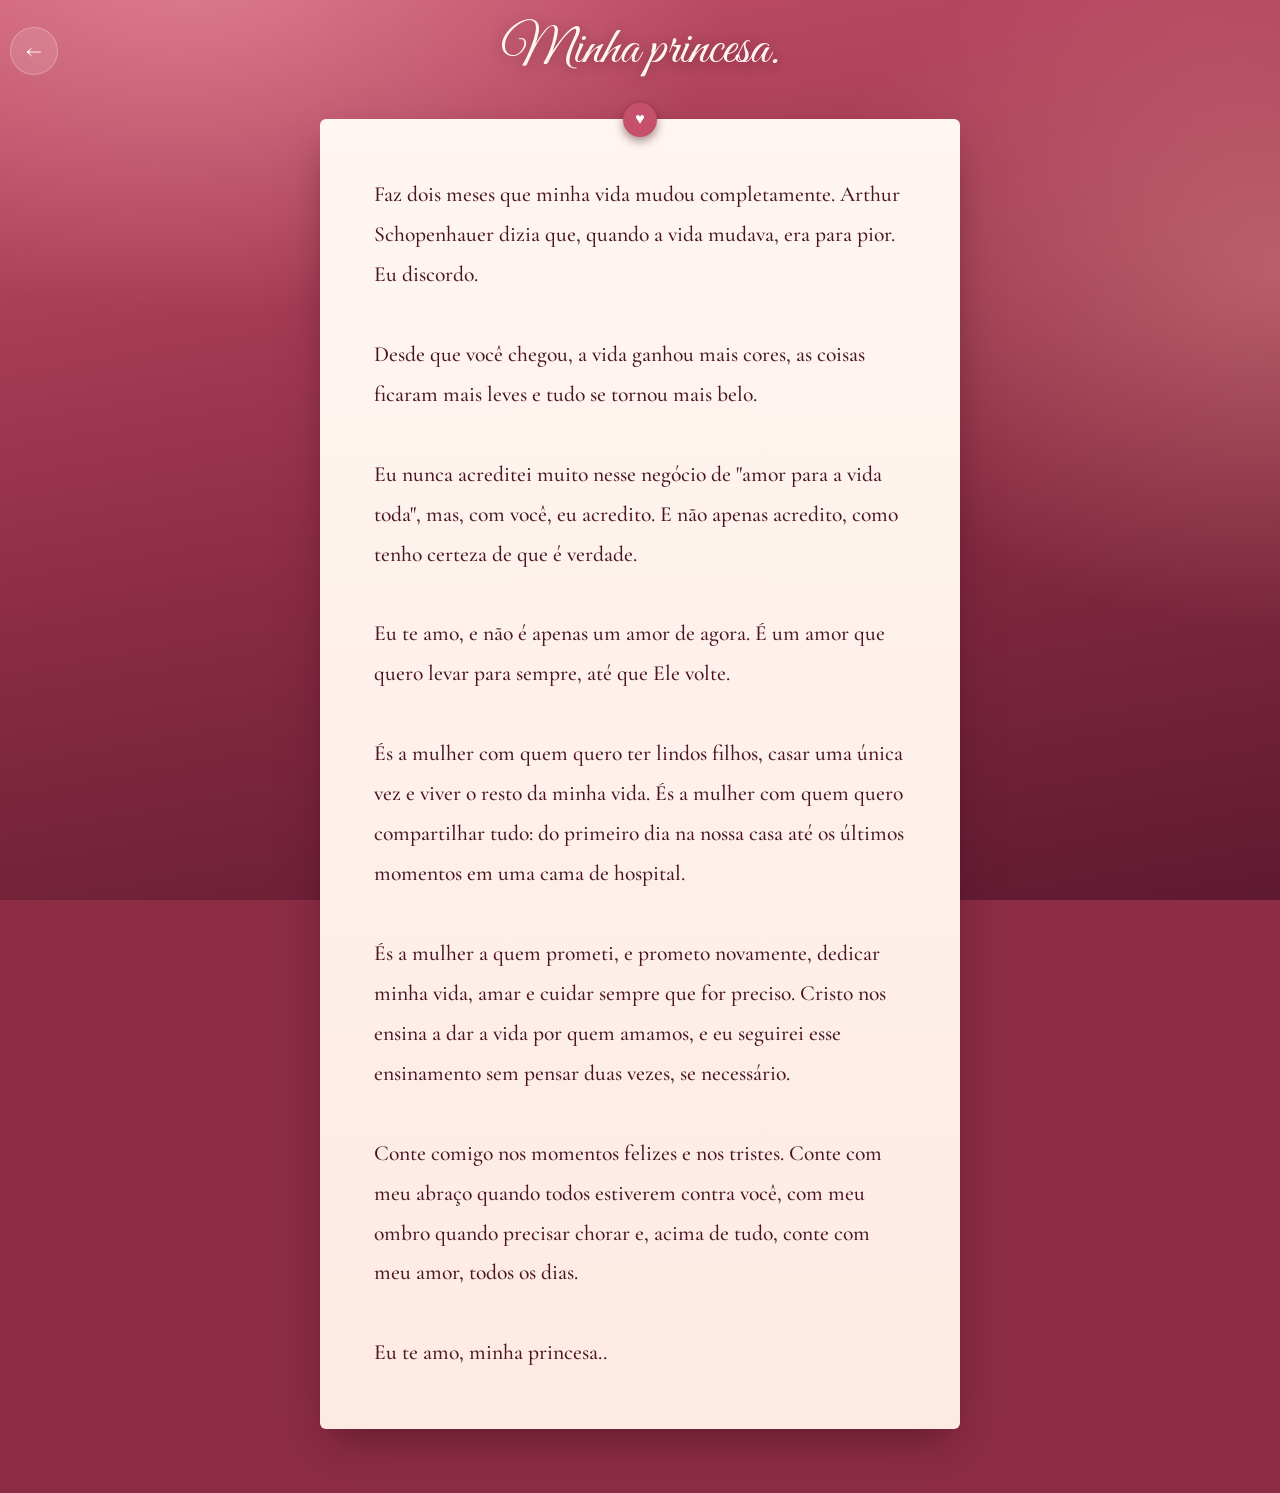
==== carta.html @ f8bb80d3 "Add files via upload" ====
<!DOCTYPE html>
<html lang="pt-BR"><head><meta charset="utf-8"><meta name="viewport" content="width=device-width,initial-scale=1,viewport-fit=cover"><meta name="theme-color" content="#8c2c45"><title>Carta</title><link rel="stylesheet" href="style.css"></head>
<body>
<header class="center"><a class="back" href="index.html" aria-label="Voltar">←</a><h1 class="script">Minha princesa.</h1></header>
<main>
  <div class="letter">Faz dois meses que minha vida mudou completamente. Arthur Schopenhauer dizia que, quando a vida mudava, era para pior. Eu discordo.

Desde que você chegou, a vida ganhou mais cores, as coisas ficaram mais leves e tudo se tornou mais belo.

Eu nunca acreditei muito nesse negócio de "amor para a vida toda", mas, com você, eu acredito. E não apenas acredito, como tenho certeza de que é verdade.

Eu te amo, e não é apenas um amor de agora. É um amor que quero levar para sempre, até que Ele volte.

És a mulher com quem quero ter lindos filhos, casar uma única vez e viver o resto da minha vida. És a mulher com quem quero compartilhar tudo: do primeiro dia na nossa casa até os últimos momentos em uma cama de hospital.

És a mulher a quem prometi, e prometo novamente, dedicar minha vida, amar e cuidar sempre que for preciso. Cristo nos ensina a dar a vida por quem amamos, e eu seguirei esse ensinamento sem pensar duas vezes, se necessário.

Conte comigo nos momentos felizes e nos tristes. Conte com meu abraço quando todos estiverem contra você, com meu ombro quando precisar chorar e, acima de tudo, conte com meu amor, todos os dias.

Eu te amo, minha princesa..</div>
</main>
<script src="music.js"></script>
</body></html>
---- style.css ----
@import url('https://fonts.googleapis.com/css2?family=Great+Vibes&family=Cormorant+Garamond:ital,wght@0,400;0,500;0,600;1,400;1,500&display=swap');
:root{--vinho:#4a1424;--rosa:#e8838f;--rosa2:#f4a7ae;--blush:#fbdcd8;--creme:#fff6f1;--ouro:#e9c28a;--sombra:0 18px 40px -12px #3a0b1a99}
*{box-sizing:border-box;-webkit-tap-highlight-color:transparent}
html{-webkit-text-size-adjust:100%;background:#8c2c45}
body{margin:0;min-height:100vh;min-height:100dvh;color:var(--creme);font-family:'Cormorant Garamond',Georgia,serif;font-size:1.15rem;text-align:center;overflow-x:hidden;
background:radial-gradient(900px 600px at 15% -5%,#f4a7ae88,transparent 60%),radial-gradient(800px 600px at 100% 30%,#ffb8a255,transparent 60%),linear-gradient(170deg,#c4506b 0%,#8c2c45 55%,#5e1a30 100%);background-attachment:fixed}
.script{font-family:'Great Vibes','Brush Script MT',cursive;font-weight:400;text-shadow:0 2px 14px #4a142466}

.hearts{position:fixed;inset:0;pointer-events:none;overflow:hidden;z-index:0}
.hearts i{position:absolute;bottom:-40px;font-style:normal;color:#ffd6d9;opacity:0;animation:up linear infinite}
@keyframes up{0%{transform:translateY(0) rotate(0);opacity:0}10%{opacity:.5}90%{opacity:.25}100%{transform:translateY(-115vh) rotate(25deg);opacity:0}}

header{position:relative;z-index:2;padding:calc(22px + env(safe-area-inset-top,0px)) max(18px,env(safe-area-inset-right,0px)) 22px max(18px,env(safe-area-inset-left,0px));display:flex;flex-direction:column;align-items:center;gap:14px;min-height:76px}
header h1{margin:0;font-size:clamp(2.6rem,11vw,4.6rem);line-height:1.05}
header.center{justify-content:center;min-height:96px}
header.center h1{font-size:clamp(2.2rem,8vw,3.4rem)}
header a.back{position:absolute;left:max(10px,env(safe-area-inset-left,0px));top:calc(50% + env(safe-area-inset-top,0px)/2);transform:translateY(-50%);width:48px;height:48px;border-radius:50%;display:flex;align-items:center;justify-content:center;color:#fff;text-decoration:none;font-size:1.5rem;background:#ffffff1f;border:1px solid #ffffff40;backdrop-filter:blur(6px);transition:background .2s}
header a.back:hover,header a.back:focus-visible{background:#ffffff40}

.timer{width:min(100%,430px);padding:16px 14px 14px;border-radius:26px;background:#ffffff1c;border:1px solid #ffffff44;backdrop-filter:blur(12px);-webkit-backdrop-filter:blur(12px);box-shadow:var(--sombra)}
.timer small{display:block;font-style:italic;font-size:1.05rem;color:var(--blush);margin-bottom:10px}
.cells{display:grid;grid-template-columns:repeat(4,1fr);gap:8px}
.cells div{background:#4a142455;border-radius:16px;padding:10px 2px 8px}
.cells b{display:block;font-size:clamp(1.7rem,8vw,2.4rem);font-weight:600;line-height:1;font-variant-numeric:tabular-nums}
.cells em{display:block;font-size:.85rem;color:var(--blush);margin-top:4px}
.timer span{display:block;margin-top:10px;font-size:.95rem;color:var(--blush)}

main{position:relative;z-index:1;padding:18px 18px 64px;padding-bottom:calc(64px + env(safe-area-inset-bottom,0px));max-width:1000px;margin:0 auto}
h2.script{font-size:clamp(2.4rem,9vw,3.6rem);margin:6px 0 30px}
h2.script::after{content:"♥";display:block;font:400 1rem Georgia,serif;color:var(--ouro);margin-top:2px}

.grid{display:grid;gap:22px 16px}
.grid.f{grid-template-columns:repeat(2,1fr)}
.grid.v{grid-template-columns:1fr;max-width:440px;margin:0 auto;gap:34px}

.pol{position:relative;background:var(--creme);padding:8px 8px 30px;box-shadow:var(--sombra);text-decoration:none;display:block;border-radius:3px;transition:transform .3s}
.pol::before{content:"";position:absolute;top:-11px;left:50%;width:62px;height:22px;transform:translateX(-50%) rotate(-3deg);background:#e9c28acc;box-shadow:0 1px 3px #0003}
.grid .pol:nth-child(odd){transform:rotate(-2.2deg)}
.grid .pol:nth-child(even){transform:rotate(1.8deg)}
.grid .pol:nth-child(3n){transform:rotate(-.8deg)}
.grid .pol:hover{transform:rotate(0) scale(1.04);z-index:2}
.pol .im{aspect-ratio:1;background:linear-gradient(135deg,#f9c6c0,#f4a7ae);display:flex;align-items:center;justify-content:center;overflow:hidden;cursor:pointer}
.pol img{width:100%;height:100%;object-fit:cover;display:block}
.ph{font:400 clamp(1.5rem,6vw,2.1rem) 'Great Vibes',cursive;color:#fff;text-shadow:0 1px 8px #8c2c4577}
.vid{position:relative;text-decoration:none;display:block;background:#2b0a14;padding:10px 10px 0;border-radius:22px;box-shadow:var(--sombra),inset 0 0 0 2px #ffffff22}
.vid .scr{aspect-ratio:16/10;background:linear-gradient(135deg,#f9c6c0,#e8838f);border-radius:12px;display:flex;align-items:center;justify-content:center;overflow:hidden}
.vid video{width:100%;height:100%;object-fit:cover;background:#000;display:block}
.vid .bar{height:26px;display:flex;align-items:center;justify-content:center}
.vid .bar::after{content:"";width:42px;height:4px;border-radius:4px;background:#ffffff40}

.gal{display:flex;flex-direction:column;align-items:center;gap:44px}
.gal .pol{width:min(62vw,230px);transform:rotate(-3deg)}
.gal .pol:hover{transform:rotate(0) scale(1.04)}
.gal .vid{width:min(88vw,350px);transform:rotate(1.5deg);transition:transform .3s}
.gal .vid:hover{transform:rotate(0) scale(1.03)}
.carta-link{display:inline-flex;align-items:center;gap:12px;margin-top:56px;padding:16px 30px;border-radius:999px;color:var(--vinho);background:linear-gradient(135deg,#fff6f1,#fbdcd8);font-size:1.25rem;font-weight:600;font-style:italic;text-decoration:none;box-shadow:0 14px 30px -10px #3a0b1aaa;transition:transform .25s,box-shadow .25s}
.carta-link::before{content:"✉";font-style:normal;font-size:1.4rem;color:#c4506b}
.carta-link:hover,.carta-link:focus-visible{transform:translateY(-3px);box-shadow:0 20px 34px -10px #3a0b1acc}

.letter{max-width:640px;margin:0 auto;padding:40px 28px;line-height:1.85;font-size:1.25rem;text-align:left;white-space:pre-wrap;overflow-wrap:anywhere;color:#4a1424;background:linear-gradient(var(--creme),#fdeae3);border-radius:6px;box-shadow:var(--sombra);position:relative;font-weight:500}
.letter::before{content:"♥";position:absolute;top:-16px;left:50%;transform:translateX(-50%);width:34px;height:34px;border-radius:50%;background:#c4506b;color:#fff;font-size:1rem;display:flex;align-items:center;justify-content:center;box-shadow:0 4px 10px #3a0b1a77}

#lb{position:fixed;inset:0;background:#2b0a14ee;display:none;align-items:center;justify-content:center;z-index:10;padding:14px}
#lb img{max-width:100%;max-height:100%;object-fit:contain;border:8px solid var(--creme);border-radius:3px;box-shadow:0 20px 60px #000a}

a:focus-visible,.im:focus-visible{outline:3px solid var(--ouro);outline-offset:3px}
@media (prefers-reduced-motion:reduce){.hearts{display:none}*{transition:none!important}}
@media (min-width:600px){
  body{font-size:1.25rem}
  .grid{gap:34px 26px}
  .grid.f{grid-template-columns:repeat(3,1fr)}
  .grid.v{grid-template-columns:repeat(2,1fr);max-width:none}
  .pol{padding:10px 10px 38px}
  .gal{flex-direction:row;justify-content:center;align-items:center;gap:60px}
  .letter{padding:56px 54px;font-size:1.35rem}
}
@media (min-width:960px){
  .grid.f{grid-template-columns:repeat(4,1fr)}
  .grid.v{grid-template-columns:repeat(3,1fr)}
}
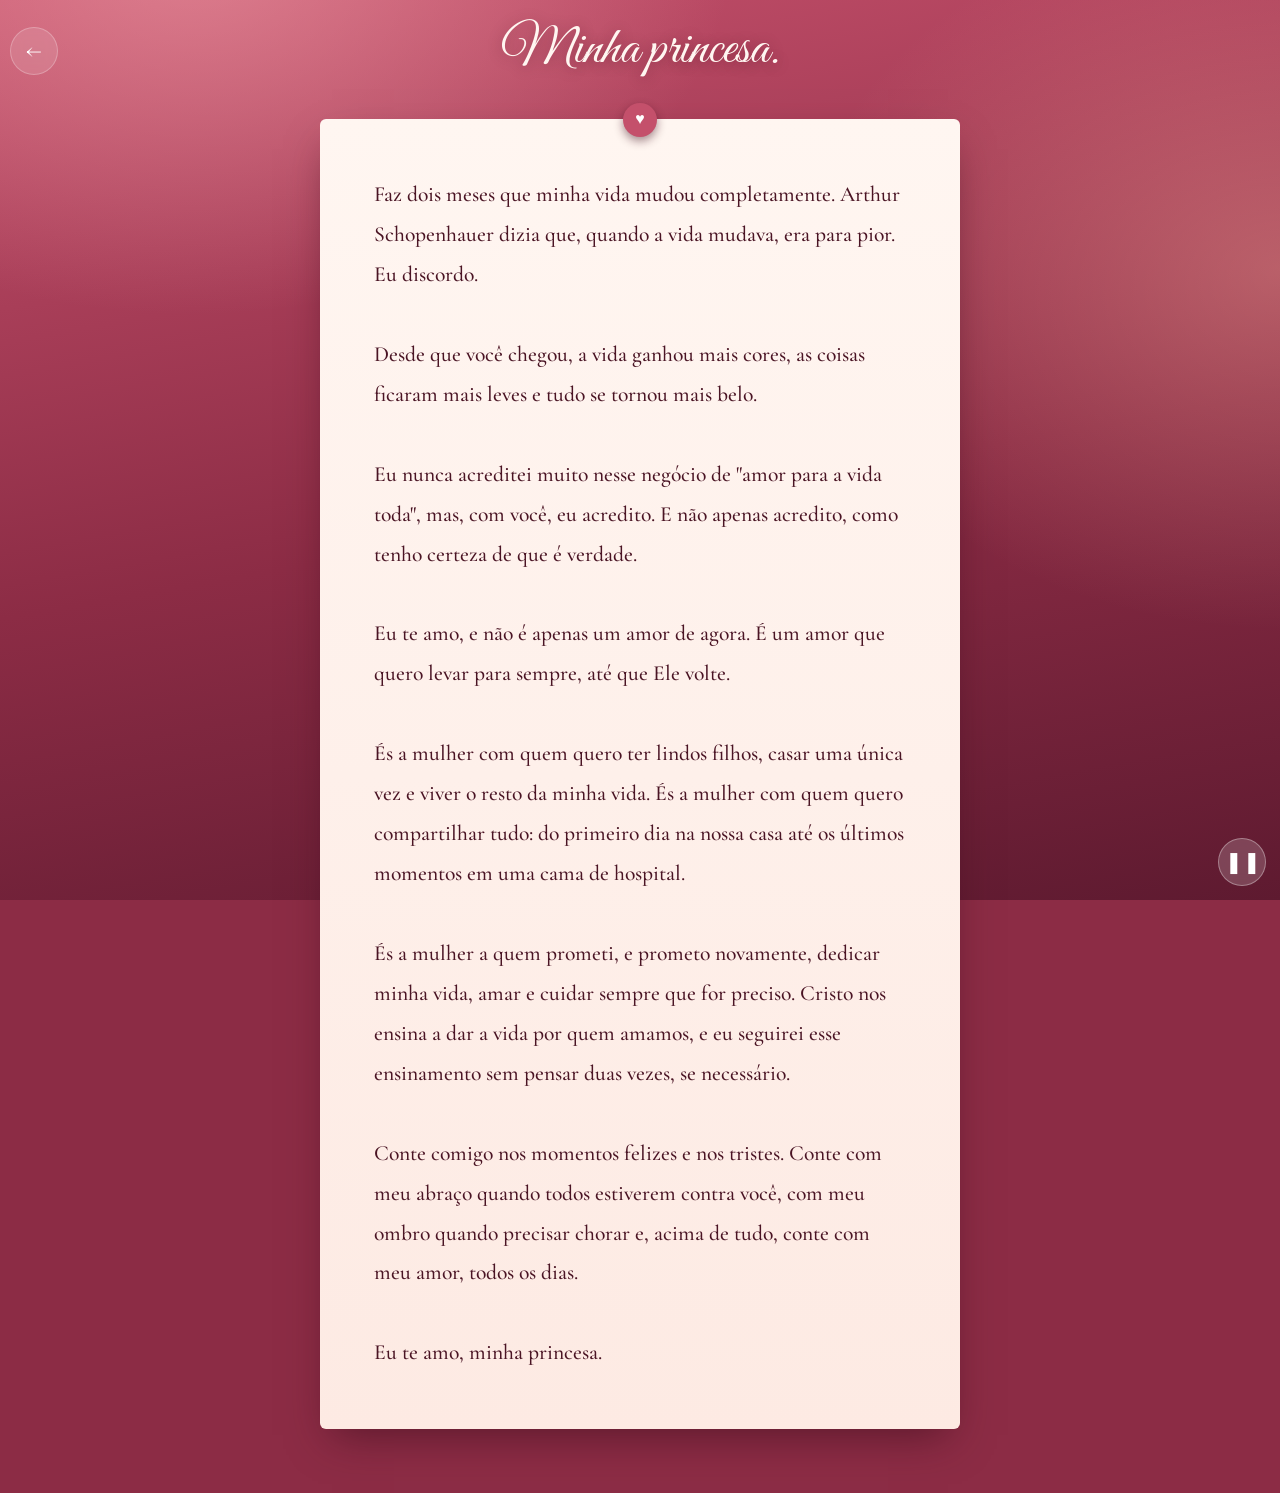
==== commit e68544ff: "Update carta.html" ====
--- a/carta.html
+++ b/carta.html
@@ -17,7 +17,7 @@
 
 Conte comigo nos momentos felizes e nos tristes. Conte com meu abraço quando todos estiverem contra você, com meu ombro quando precisar chorar e, acima de tudo, conte com meu amor, todos os dias.
 
-Eu te amo, minha princesa..</div>
+Eu te amo, minha princesa.</div>
 </main>
 <script src="music.js"></script>
-</body></html>+</body></html>
